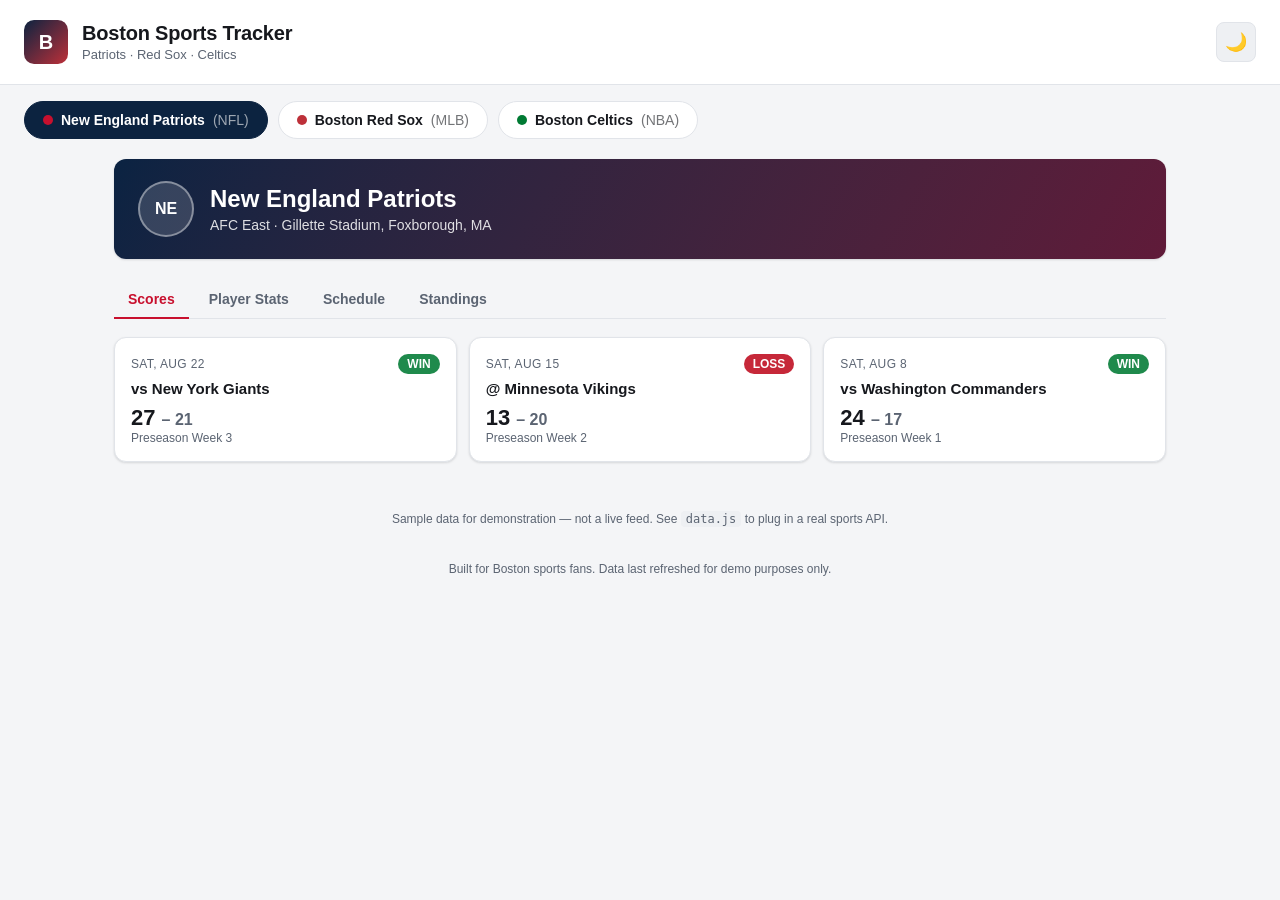
==== index.html @ 9f5ffde9 "Add Boston sports tracker for Patriots, Red Sox, and Celtics Static single-page app with per-team ta" ====
<!DOCTYPE html>
<html lang="en">
<head>
<meta charset="UTF-8" />
<meta name="viewport" content="width=device-width, initial-scale=1.0" />
<title>Boston Sports Tracker</title>
<link rel="stylesheet" href="styles.css" />
</head>
<body>

<header class="site-header">
  <div class="brand">
    <span class="brand-mark">B</span>
    <div>
      <h1>Boston Sports Tracker</h1>
      <p class="tagline">Patriots · Red Sox · Celtics</p>
    </div>
  </div>
  <button id="theme-toggle" class="theme-toggle" aria-label="Toggle dark mode" title="Toggle dark mode">🌙</button>
</header>

<nav class="team-nav" id="team-nav" role="tablist" aria-label="Select team"></nav>

<main id="team-panel"></main>

<div class="demo-banner">
  Sample data for demonstration — not a live feed. See <code>data.js</code> to plug in a real sports API.
</div>

<footer class="site-footer">
  <p>Built for Boston sports fans. Data last refreshed for demo purposes only.</p>
</footer>

<script src="data.js"></script>
<script src="app.js"></script>
</body>
</html>
---- styles.css ----
:root {
  --bg: #f4f5f7;
  --surface: #ffffff;
  --surface-2: #eef0f3;
  --text: #16181d;
  --text-muted: #5b6472;
  --border: #e1e4e9;
  --shadow: 0 1px 3px rgba(16, 20, 30, 0.08), 0 1px 2px rgba(16, 20, 30, 0.06);
  --win: #1f8a4c;
  --loss: #c62839;
  --radius: 12px;
  --team-color: #0c2340;
  --team-accent: #bd3039;
  --font: -apple-system, BlinkMacSystemFont, "Segoe UI", Roboto, Helvetica, Arial, sans-serif;
}

[data-theme="dark"] {
  --bg: #0f1115;
  --surface: #171a21;
  --surface-2: #1e222b;
  --text: #eef1f6;
  --text-muted: #9aa3b2;
  --border: #2a2f3a;
  --shadow: 0 1px 3px rgba(0, 0, 0, 0.4), 0 1px 2px rgba(0, 0, 0, 0.3);
  --win: #35c37a;
  --loss: #ef5164;
}

* { box-sizing: border-box; }

body {
  margin: 0;
  font-family: var(--font);
  background: var(--bg);
  color: var(--text);
  transition: background 0.2s ease, color 0.2s ease;
  min-height: 100vh;
}

.site-header {
  display: flex;
  align-items: center;
  justify-content: space-between;
  padding: 20px 24px;
  border-bottom: 1px solid var(--border);
  background: var(--surface);
}

.brand {
  display: flex;
  align-items: center;
  gap: 14px;
}

.brand-mark {
  width: 44px;
  height: 44px;
  border-radius: 10px;
  background: linear-gradient(135deg, #0c2340, #bd3039);
  color: #fff;
  display: flex;
  align-items: center;
  justify-content: center;
  font-weight: 800;
  font-size: 20px;
  flex-shrink: 0;
}

.brand h1 {
  margin: 0;
  font-size: 20px;
  letter-spacing: -0.01em;
}

.tagline {
  margin: 2px 0 0;
  font-size: 13px;
  color: var(--text-muted);
}

.theme-toggle {
  border: 1px solid var(--border);
  background: var(--surface-2);
  color: var(--text);
  border-radius: 8px;
  width: 40px;
  height: 40px;
  font-size: 18px;
  cursor: pointer;
  transition: transform 0.15s ease, background 0.2s ease;
}
.theme-toggle:hover { background: var(--border); }
.theme-toggle:active { transform: scale(0.94); }

.team-nav {
  display: flex;
  gap: 10px;
  padding: 16px 24px 0;
  flex-wrap: wrap;
}

.team-btn {
  border: 1px solid var(--border);
  background: var(--surface);
  color: var(--text);
  padding: 10px 18px;
  border-radius: 999px;
  font-size: 14px;
  font-weight: 600;
  cursor: pointer;
  display: flex;
  align-items: center;
  gap: 8px;
  transition: background 0.15s ease, color 0.15s ease, border-color 0.15s ease;
}

.team-btn .dot {
  width: 10px;
  height: 10px;
  border-radius: 50%;
}

.team-btn[aria-selected="true"] {
  background: var(--team-color);
  border-color: var(--team-color);
  color: #fff;
}

.team-btn:hover:not([aria-selected="true"]) {
  background: var(--surface-2);
}

main {
  padding: 20px 24px 40px;
  max-width: 1100px;
  margin: 0 auto;
}

.team-hero {
  display: flex;
  align-items: center;
  gap: 16px;
  padding: 22px 24px;
  border-radius: var(--radius);
  color: #fff;
  margin-bottom: 22px;
  background: linear-gradient(120deg, var(--team-color), color-mix(in srgb, var(--team-color) 55%, var(--team-accent)));
  box-shadow: var(--shadow);
}

.team-hero .logo {
  width: 56px;
  height: 56px;
  border-radius: 50%;
  background: rgba(255,255,255,0.15);
  border: 2px solid rgba(255,255,255,0.4);
  display: flex;
  align-items: center;
  justify-content: center;
  font-weight: 800;
  font-size: 16px;
  flex-shrink: 0;
}

.team-hero h2 { margin: 0 0 4px; font-size: 24px; }
.team-hero p { margin: 0; opacity: 0.85; font-size: 14px; }

.section-tabs {
  display: flex;
  gap: 6px;
  border-bottom: 1px solid var(--border);
  margin-bottom: 18px;
  flex-wrap: wrap;
}

.section-tab {
  border: none;
  background: transparent;
  color: var(--text-muted);
  padding: 10px 14px;
  font-size: 14px;
  font-weight: 600;
  cursor: pointer;
  border-bottom: 2px solid transparent;
  margin-bottom: -1px;
}

.section-tab[aria-selected="true"] {
  color: var(--team-accent);
  border-bottom-color: var(--team-accent);
}

.section-tab:hover:not([aria-selected="true"]) {
  color: var(--text);
}

.card-grid {
  display: grid;
  grid-template-columns: repeat(auto-fill, minmax(260px, 1fr));
  gap: 12px;
}

.card {
  background: var(--surface);
  border: 1px solid var(--border);
  border-radius: var(--radius);
  padding: 16px;
  box-shadow: var(--shadow);
}

.card-row {
  display: flex;
  justify-content: space-between;
  align-items: center;
  gap: 10px;
}

.card .date {
  font-size: 12px;
  color: var(--text-muted);
  text-transform: uppercase;
  letter-spacing: 0.03em;
}

.card .opponent {
  font-size: 15px;
  font-weight: 700;
  margin: 6px 0 2px;
}

.card .meta {
  font-size: 12px;
  color: var(--text-muted);
}

.result-badge {
  font-size: 12px;
  font-weight: 800;
  padding: 3px 9px;
  border-radius: 999px;
  color: #fff;
  flex-shrink: 0;
}
.result-badge.W { background: var(--win); }
.result-badge.L { background: var(--loss); }

.score-line {
  font-size: 22px;
  font-weight: 800;
  margin-top: 8px;
}

.score-line .opp-score { color: var(--text-muted); font-weight: 600; font-size: 16px; }

.player-card {
  display: flex;
  align-items: center;
  gap: 14px;
}

.player-avatar {
  width: 44px;
  height: 44px;
  border-radius: 50%;
  background: var(--team-color);
  color: #fff;
  display: flex;
  align-items: center;
  justify-content: center;
  font-weight: 800;
  font-size: 13px;
  flex-shrink: 0;
}

.player-name { font-weight: 700; font-size: 15px; }
.player-pos { font-size: 12px; color: var(--text-muted); margin-bottom: 4px; }
.player-stats { font-size: 13px; color: var(--text); }

.table-wrap {
  overflow-x: auto;
  background: var(--surface);
  border: 1px solid var(--border);
  border-radius: var(--radius);
  box-shadow: var(--shadow);
}

table {
  width: 100%;
  border-collapse: collapse;
  font-size: 14px;
  min-width: 480px;
}

th, td {
  text-align: left;
  padding: 12px 16px;
  border-bottom: 1px solid var(--border);
  white-space: nowrap;
}

th {
  font-size: 12px;
  text-transform: uppercase;
  letter-spacing: 0.03em;
  color: var(--text-muted);
  background: var(--surface-2);
}

tr:last-child td { border-bottom: none; }

tr.highlight td { background: color-mix(in srgb, var(--team-accent) 12%, transparent); font-weight: 700; }

.standings-note {
  font-size: 12px;
  color: var(--text-muted);
  padding: 10px 16px;
}

.demo-banner {
  text-align: center;
  font-size: 12px;
  color: var(--text-muted);
  padding: 10px 16px 0;
}

.demo-banner code {
  background: var(--surface-2);
  padding: 1px 5px;
  border-radius: 4px;
}

.site-footer {
  text-align: center;
  padding: 24px;
  font-size: 12px;
  color: var(--text-muted);
}

@media (max-width: 520px) {
  .site-header { padding: 16px; }
  main { padding: 16px 16px 32px; }
  .team-nav { padding: 14px 16px 0; }
}
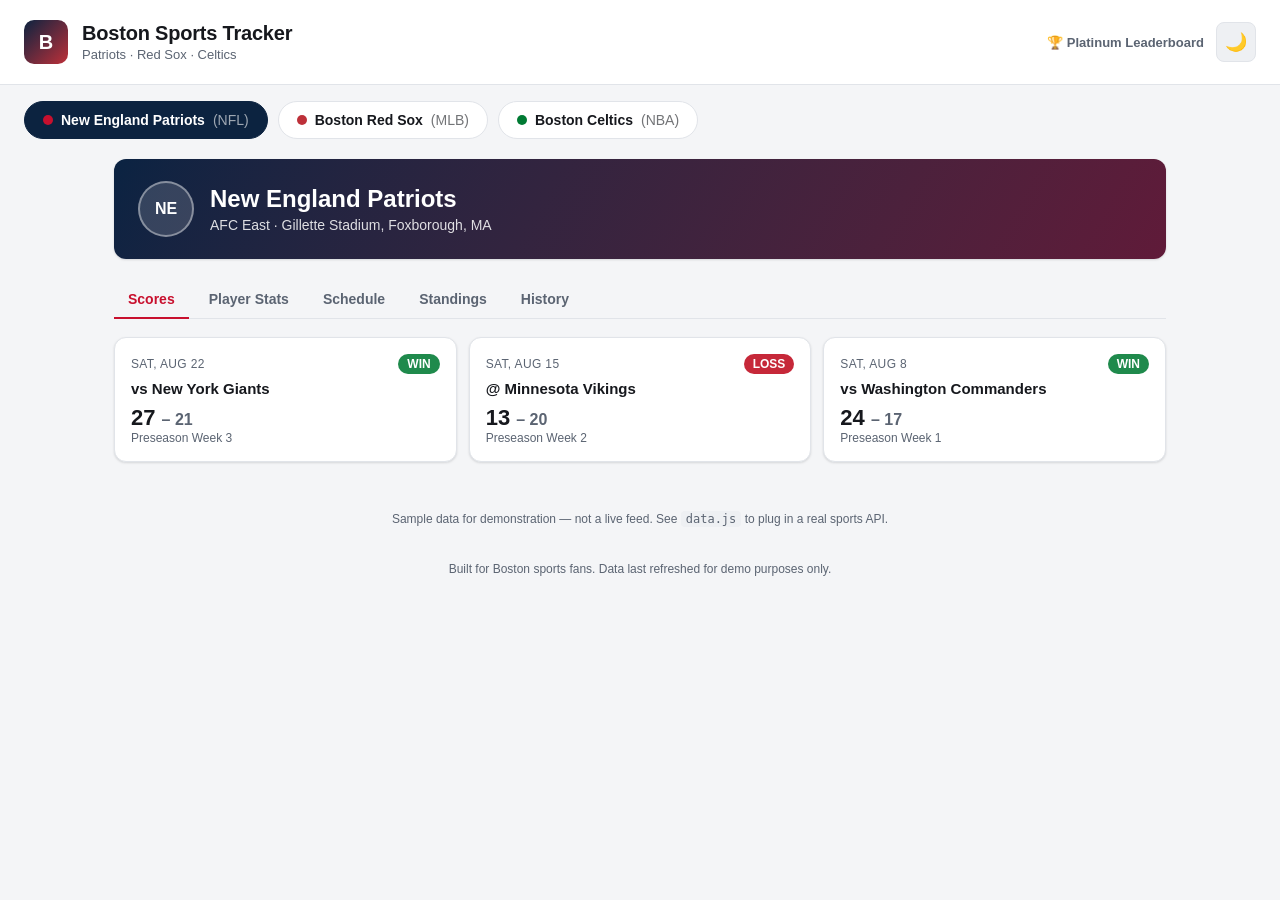
==== commit 7567ce88: "Add Platinum Leaderboard: a scored leaderboard for PS platinum trophies Weights each platinum by dif" ====
--- a/index.html
+++ b/index.html
@@ -16,7 +16,10 @@
       <p class="tagline">Patriots · Red Sox · Celtics</p>
     </div>
   </div>
-  <button id="theme-toggle" class="theme-toggle" aria-label="Toggle dark mode" title="Toggle dark mode">🌙</button>
+  <div class="header-actions">
+    <a class="back-link" href="platinum-leaderboard/index.html">🏆 Platinum Leaderboard</a>
+    <button id="theme-toggle" class="theme-toggle" aria-label="Toggle dark mode" title="Toggle dark mode">🌙</button>
+  </div>
 </header>
 
 <nav class="team-nav" id="team-nav" role="tablist" aria-label="Select team"></nav>
--- a/styles.css
+++ b/styles.css
@@ -44,7 +44,23 @@
   padding: 20px 24px;
   border-bottom: 1px solid var(--border);
   background: var(--surface);
-}
+  gap: 16px;
+  flex-wrap: wrap;
+}
+
+.header-actions {
+  display: flex;
+  align-items: center;
+  gap: 12px;
+}
+
+.back-link {
+  font-size: 13px;
+  font-weight: 600;
+  color: var(--text-muted);
+  text-decoration: none;
+}
+.back-link:hover { color: var(--text); }
 
 .brand {
   display: flex;
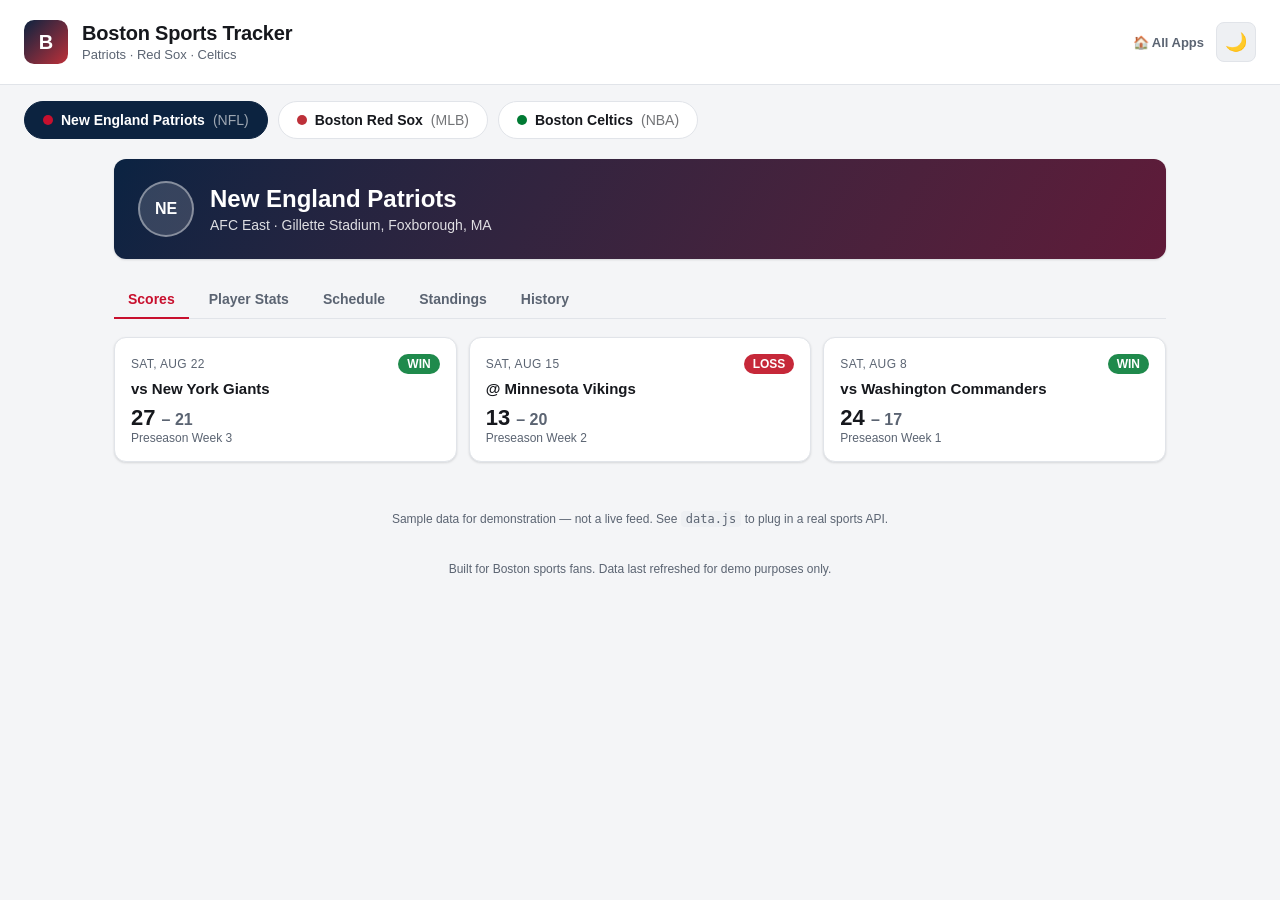
==== commit 571b6947: "Add a hub landing page linking to both apps home.html gives a single entry point with cards for the " ====
--- a/index.html
+++ b/index.html
@@ -17,7 +17,7 @@
     </div>
   </div>
   <div class="header-actions">
-    <a class="back-link" href="platinum-leaderboard/index.html">🏆 Platinum Leaderboard</a>
+    <a class="back-link" href="home.html">🏠 All Apps</a>
     <button id="theme-toggle" class="theme-toggle" aria-label="Toggle dark mode" title="Toggle dark mode">🌙</button>
   </div>
 </header>
